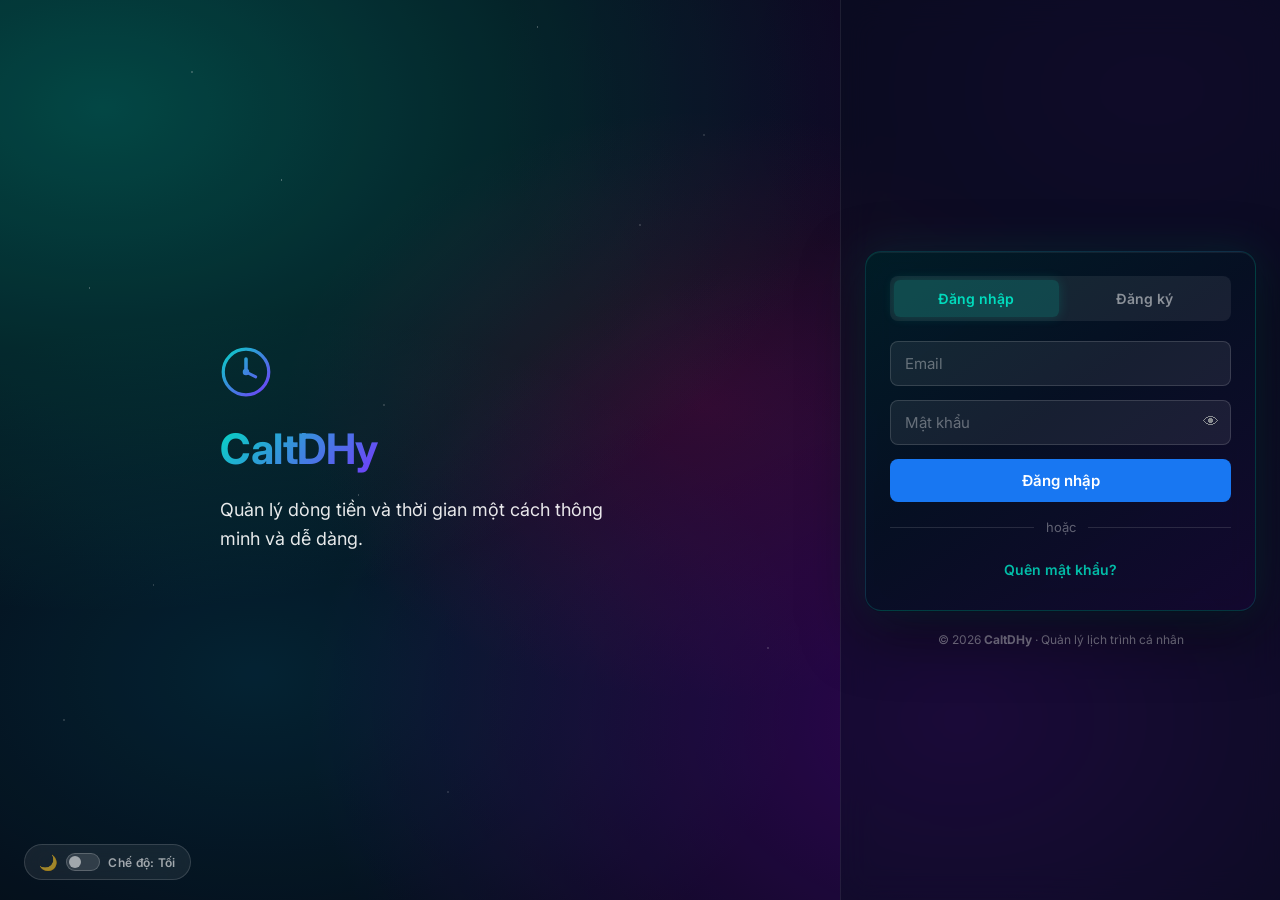
==== dashboard.html @ 4108acbf "Lần đầu up code dự án CaltDHy" ====
<!DOCTYPE html>
<html lang="vi">

<head>
    <meta charset="UTF-8" />
    <meta name="viewport" content="width=device-width, initial-scale=1.0" />
    <title>Lịch trình – projectcanhan</title>
    <meta name="description" content="Xem và quản lý lịch trình cá nhân của bạn." />
    <link rel="preconnect" href="https://fonts.googleapis.com" />
    <link rel="preconnect" href="https://fonts.gstatic.com" crossorigin />
    <link href="https://fonts.googleapis.com/css2?family=Inter:wght@400;500;600;700&display=swap" rel="stylesheet" />
    <link rel="stylesheet" href="style.css" />
</head>

<body class="dashboard-body">

    <!-- ====== NAVBAR ====== -->
    <nav class="navbar" id="navbar">
        <div class="nav-container">
            <!-- Logo -->
            <a href="month-picker.html" class="nav-logo">
                <!-- SVG Logo Calsoli: vòng tròn gradient + tia sáng -->
                <svg class="calsoli-logo-svg" viewBox="0 0 32 32" fill="none" xmlns="http://www.w3.org/2000/svg">
                    <defs>
                        <linearGradient id="lg1" x1="0" y1="0" x2="32" y2="32" gradientUnits="userSpaceOnUse">
                            <stop offset="0%" stop-color="#00dcc0" />
                            <stop offset="100%" stop-color="#7b2fff" />
                        </linearGradient>
                        <linearGradient id="lg2" x1="0" y1="0" x2="32" y2="32" gradientUnits="userSpaceOnUse">
                            <stop offset="0%" stop-color="#00dcc0" stop-opacity="0.8" />
                            <stop offset="100%" stop-color="#7b2fff" stop-opacity="0.8" />
                        </linearGradient>
                    </defs>
                    <!-- Vòng ngoài -->
                    <circle cx="16" cy="16" r="14" stroke="url(#lg1)" stroke-width="2" fill="none" />
                    <!-- Kim đồng hồ giờ -->
                    <line x1="16" y1="16" x2="16" y2="8" stroke="url(#lg1)" stroke-width="2.2" stroke-linecap="round" />
                    <!-- Kim đồng hồ phút -->
                    <line x1="16" y1="16" x2="22" y2="19" stroke="url(#lg2)" stroke-width="1.8"
                        stroke-linecap="round" />
                    <!-- Tâm -->
                    <circle cx="16" cy="16" r="2" fill="url(#lg1)" />
                    <!-- Dấu tích nhỏ trên vòng -->
                    <circle cx="16" cy="4" r="1" fill="url(#lg1)" opacity="0.7" />
                    <circle cx="28" cy="16" r="1" fill="url(#lg1)" opacity="0.5" />
                    <circle cx="4" cy="16" r="1" fill="url(#lg1)" opacity="0.5" />
                </svg>
                <span class="logo-text">CaltDHy</span>
            </a>

            <!-- Nav center: tháng điều hướng -->
            <div class="nav-center">
                <button class="nav-month-btn" id="prevMonthBtn" onclick="changeMonth(-1)"
                    title="Tháng trước">&#8592;</button>
                <span class="nav-month-title" id="monthTitle">Tháng ...</span>
                <button class="nav-month-btn" id="nextMonthBtn" onclick="changeMonth(1)"
                    title="Tháng sau">&#8594;</button>
                <button class="nav-today-btn" onclick="goToday()">Hôm nay</button>
            </div>

            <!-- Nav right: user info -->
            <div class="nav-right">
                <div class="nav-user" id="navUser">
                    <div class="user-avatar" id="userAvatar">U</div>
                    <span class="user-name" id="userName">Người dùng</span>
                </div>
                <button class="nav-logout-btn" onclick="handleLogout()" title="Đăng xuất">
                    <span>Đăng xuất</span>
                </button>
            </div>
        </div>
    </nav>

    <!-- ====== CALENDAR MAIN ====== -->
    <main class="calendar-main">
        <!-- Loading skeleton -->
        <div class="calendar-loading" id="calendarLoading">
            <div class="loading-spinner"></div>
            <p>Đang tải lịch trình...</p>
        </div>

        <!-- Calendar grid -->
        <div class="calendar-wrapper" id="calendarWrapper" style="display:none;">
            <!-- Days of week header -->
            <div class="calendar-header-row">
                <div class="day-header">CN</div>
                <div class="day-header">Thứ 2</div>
                <div class="day-header">Thứ 3</div>
                <div class="day-header">Thứ 4</div>
                <div class="day-header">Thứ 5</div>
                <div class="day-header">Thứ 6</div>
                <div class="day-header">Thứ 7</div>
            </div>
            <!-- Calendar cells container -->
            <div class="calendar-grid" id="calendarGrid"></div>
        </div>
    </main>

    <!-- ====== MODAL THÊM / SỬA SỰ KIỆN ====== -->
    <div class="modal-overlay" id="eventModal" style="display:none;" onclick="closeModalOnOverlay(event)">
        <div class="modal-card" id="modalCard">
            <div class="modal-header">
                <h3 class="modal-title" id="modalTitle">Thêm lịch trình</h3>
                <button class="modal-close" onclick="closeModal()" title="Đóng">&times;</button>
            </div>

            <div class="modal-body">
                <input type="hidden" id="eventId" />

                <div class="form-group">
                    <label class="form-label">Tên công việc <span class="required">*</span></label>
                    <input type="text" id="eventTitle" class="form-input" placeholder="Ví dụ: Họp nhóm dự án..."
                        maxlength="100" />
                </div>

                <div class="form-group">
                    <label class="form-label">Ngày <span class="required">*</span></label>
                    <input type="date" id="eventDate" class="form-input" />
                </div>

                <div class="form-row">
                    <div class="form-group">
                        <label class="form-label">Giờ bắt đầu</label>
                        <input type="hidden" id="eventStart" />
                        <div class="time-picker-custom" id="startTimePicker">
                            <select id="startHour" title="Giờ" onchange="syncTimePicker('start')"></select>
                            <span class="time-picker-sep">:</span>
                            <select id="startMin" title="Phút" onchange="syncTimePicker('start')"></select>
                            <select id="startAmPm" title="AM/PM" onchange="syncTimePicker('start')">
                                <option value="AM">AM</option>
                                <option value="PM">PM</option>
                            </select>
                        </div>
                    </div>
                    <div class="form-group">
                        <label class="form-label">Giờ kết thúc</label>
                        <input type="hidden" id="eventEnd" />
                        <div class="time-picker-custom" id="endTimePicker">
                            <select id="endHour" title="Giờ" onchange="syncTimePicker('end')"></select>
                            <span class="time-picker-sep">:</span>
                            <select id="endMin" title="Phút" onchange="syncTimePicker('end')"></select>
                            <select id="endAmPm" title="AM/PM" onchange="syncTimePicker('end')">
                                <option value="AM">AM</option>
                                <option value="PM">PM</option>
                            </select>
                        </div>
                    </div>
                </div>

                <div class="form-group">
                    <label class="form-label">Ghi chú</label>
                    <textarea id="eventDesc" class="form-input form-textarea" placeholder="Mô tả thêm về công việc..."
                        maxlength="500" rows="3"></textarea>
                </div>

                <!-- Mức độ ưu tiên + Bật thông báo -->
                <div class="form-group">
                    <div class="priority-notify-row">
                        <div class="priority-col">
                            <label class="form-label">Mức độ ưu tiên</label>
                            <div class="color-picker">
                                <label class="color-opt"><input type="radio" name="eventColor" value="#1877F2"
                                        checked /><span style="background:#1877F2;"></span></label>
                                <label class="color-opt"><input type="radio" name="eventColor" value="#42b72a" /><span
                                        style="background:#42b72a;"></span></label>
                                <label class="color-opt"><input type="radio" name="eventColor" value="#e74c3c" /><span
                                        style="background:#e74c3c;"></span></label>
                                <label class="color-opt"><input type="radio" name="eventColor" value="#f39c12" /><span
                                        style="background:#f39c12;"></span></label>
                                <label class="color-opt"><input type="radio" name="eventColor" value="#9b59b6" /><span
                                        style="background:#9b59b6;"></span></label>
                                <label class="color-opt"><input type="radio" name="eventColor" value="#1abc9c" /><span
                                        style="background:#1abc9c;"></span></label>
                            </div>
                        </div>
                        <!-- Notification toggle -->
                        <div class="notify-toggle-wrap">
                            <label class="form-label" for="notifyToggle">Bật thông báo</label>
                            <label class="notify-switch">
                                <input type="checkbox" id="notifyToggle" />
                                <span class="notify-slider"></span>
                            </label>
                        </div>
                    </div>
                </div>

                <div id="modalError" class="form-message error" style="display:none;"></div>

            </div>

            <div class="modal-footer">
                <button class="btn-danger" id="deleteBtn" onclick="handleDeleteEvent()" style="display:none;">🗑
                    Xóa</button>
                <div class="footer-right">
                    <button class="btn-secondary" onclick="closeModal()">Hủy</button>
                    <button class="btn-primary" id="saveBtn" onclick="handleSaveEvent()">💾 Lưu</button>
                </div>
            </div>
        </div>
    </div>

    <!-- ====== DAY DETAIL POPUP ====== -->
    <div class="day-detail-overlay" id="dayDetailModal" style="display:none;" onclick="closeDayDetailOnOverlay(event)">
        <div class="day-detail-card" id="dayDetailCard">
            <div class="day-detail-header">
                <h3 class="day-detail-title" id="dayDetailTitle">Ngày</h3>
                <button class="day-detail-close" onclick="closeDayDetail()" title="Đóng">&times;</button>
            </div>
            <div class="day-detail-body" id="dayDetailBody"></div>
        </div>
    </div>

    <!-- ====== COPY SCHEDULE MODAL ====== -->
    <div class="modal-overlay" id="copyScheduleModal" style="display:none;"
        onclick="if(event.target===this)closeCopyModal()">
        <div class="modal-card copy-modal-card">
            <div class="modal-header">
                <h3 class="modal-title">📋 Sao chép lịch trình</h3>
                <button class="modal-close" onclick="closeCopyModal()" title="Đóng">&times;</button>
            </div>
            <div class="modal-body" style="gap:14px;">
                <p class="copy-modal-desc">Hãy chọn ngày mà bạn muốn sao chép công việc <span
                        style="color:rgba(231,76,60,0.9);font-weight:700;">(màu đỏ)</span> từ đó.</p>
                <div class="copy-target-info" id="copyTargetInfo"></div>
                <div class="form-group">
                    <label class="form-label">Chọn ngày nguồn <span class="required">*</span></label>
                    <input type="date" id="copySourceDate" class="form-input" style="color-scheme:dark;" />
                </div>
                <p class="copy-modal-note">💡 Chỉ các lịch trình được đánh màu <strong
                        style="color:#e74c3c;">đỏ</strong> mới được sao chép.</p>
            </div>
            <div class="modal-footer">
                <div class="footer-right">
                    <button class="btn-secondary" onclick="closeCopyModal()">Hủy</button>
                    <button class="btn-primary" onclick="handleCopySchedule()">📋 Xác nhận sao chép</button>
                </div>
            </div>
        </div>
    </div>

    <!-- ====== TOAST NOTIFICATION ====== -->
    <div class="toast" id="toast"></div>


    <script src="calendar.js"></script>
</body>

</html>
---- style.css ----
/* =============================================
   CSS Variables – Facebook Color System
   ============================================= */
:root {
  --fb-blue: #1877F2;
  --fb-blue-dark: #166fe5;
  --fb-blue-light: #e7f0fd;
  --fb-green: #42b72a;
  --fb-green-dark: #36a420;
  --fb-white: #ffffff;
  --fb-bg: #f0f2f5;
  --fb-card: #ffffff;
  --fb-border: #dddfe2;
  --fb-text-primary: #1c1e21;
  --fb-text-secondary: #606770;
  --fb-text-muted: #8a8d91;
  --fb-red: #e74c3c;
  --fb-red-dark: #c0392b;
  --shadow-sm: 0 1px 3px rgba(0, 0, 0, 0.08);
  --shadow-md: 0 2px 12px rgba(0, 0, 0, 0.12);
  --shadow-lg: 0 8px 32px rgba(0, 0, 0, 0.16);
  --radius-sm: 6px;
  --radius-md: 8px;
  --radius-lg: 12px;
  --radius-xl: 16px;
  --transition: all 0.2s ease;
}

/* =============================================
   Reset & Base
   ============================================= */
*,
*::before,
*::after {
  box-sizing: border-box;
  margin: 0;
  padding: 0;
}

html {
  scroll-behavior: smooth;
}

body {
  font-family: 'Inter', -apple-system, BlinkMacSystemFont, 'Segoe UI', sans-serif;
  background: var(--fb-bg);
  color: var(--fb-text-primary);
  font-size: 15px;
  line-height: 1.5;
}

/* =============================================
   AUTH PAGE LAYOUT
   ============================================= */
/* === SPACE AURORA BACKGROUND === */
.auth-body {
  min-height: 100vh;
  background:
    radial-gradient(ellipse at 8% 12%, rgba(0, 200, 170, 0.38) 0%, transparent 45%),
    radial-gradient(ellipse at 75% 80%, rgba(110, 0, 180, 0.45) 0%, transparent 48%),
    radial-gradient(ellipse at 55% 45%, rgba(170, 20, 90, 0.28) 0%, transparent 42%),
    radial-gradient(ellipse at 20% 75%, rgba(0, 140, 180, 0.22) 0%, transparent 38%),
    radial-gradient(ellipse at 90% 10%, rgba(80, 0, 140, 0.30) 0%, transparent 40%),
    #060d1a;
  position: relative;
  overflow: hidden;
}

/* Hiệu ứng sao nhấp nháy */
.auth-body::before,
.auth-body::after {
  content: '';
  position: fixed;
  inset: 0;
  pointer-events: none;
  z-index: 0;
}

.auth-body::before {
  background-image:
    radial-gradient(1px 1px at 15% 8%, rgba(255, 255, 255, 0.8) 0%, transparent 100%),
    radial-gradient(1px 1px at 42% 3%, rgba(255, 255, 255, 0.6) 0%, transparent 100%),
    radial-gradient(1px 1px at 68% 18%, rgba(255, 255, 255, 0.7) 0%, transparent 100%),
    radial-gradient(1px 1px at 85% 5%, rgba(255, 255, 255, 0.5) 0%, transparent 100%),
    radial-gradient(1px 1px at 7% 32%, rgba(255, 255, 255, 0.6) 0%, transparent 100%),
    radial-gradient(1px 1px at 93% 42%, rgba(255, 255, 255, 0.7) 0%, transparent 100%),
    radial-gradient(1px 1px at 28% 55%, rgba(255, 255, 255, 0.5) 0%, transparent 100%),
    radial-gradient(1px 1px at 60% 72%, rgba(255, 255, 255, 0.6) 0%, transparent 100%),
    radial-gradient(1px 1px at 78% 60%, rgba(255, 255, 255, 0.4) 0%, transparent 100%),
    radial-gradient(1px 1px at 35% 88%, rgba(255, 255, 255, 0.5) 0%, transparent 100%),
    radial-gradient(1px 1px at 50% 25%, rgba(255, 255, 255, 0.6) 0%, transparent 100%),
    radial-gradient(1px 1px at 12% 65%, rgba(255, 255, 255, 0.4) 0%, transparent 100%),
    radial-gradient(1px 1px at 88% 78%, rgba(255, 255, 255, 0.5) 0%, transparent 100%),
    radial-gradient(1px 1px at 22% 20%, rgba(255, 255, 255, 0.7) 0%, transparent 100%),
    radial-gradient(1px 1px at 70% 92%, rgba(255, 255, 255, 0.4) 0%, transparent 100%);
  animation: starTwinkle 4s ease-in-out infinite alternate;
}

.auth-body::after {
  background-image:
    radial-gradient(1px 1px at 55% 15%, rgba(255, 255, 255, 0.5) 0%, transparent 100%),
    radial-gradient(1px 1px at 30% 45%, rgba(255, 255, 255, 0.6) 0%, transparent 100%),
    radial-gradient(1px 1px at 80% 30%, rgba(255, 255, 255, 0.4) 0%, transparent 100%),
    radial-gradient(1px 1px at 5% 80%, rgba(255, 255, 255, 0.6) 0%, transparent 100%),
    radial-gradient(1px 1px at 95% 60%, rgba(255, 255, 255, 0.5) 0%, transparent 100%);
  animation: starTwinkle 6s ease-in-out infinite alternate-reverse;
}

@keyframes starTwinkle {
  0% {
    opacity: 0.4;
  }

  50% {
    opacity: 1;
  }

  100% {
    opacity: 0.6;
  }
}

.auth-page {
  display: flex;
  min-height: 100vh;
}

/* Left branding column */
.auth-brand {
  flex: 1;
  background: transparent;
  display: flex;
  align-items: center;
  justify-content: center;
  padding: 60px 40px;
  position: relative;
  overflow: hidden;
  z-index: 1;
}

.auth-brand::before {
  content: '';
  position: absolute;
  inset: 0;
  background: rgba(0, 0, 0, 0.15);
  backdrop-filter: blur(0px);
  pointer-events: none;
}

.brand-content {
  max-width: 400px;
  color: var(--fb-white);
  position: relative;
  z-index: 1;
}

.brand-logo {
  font-size: 72px;
  display: block;
  margin-bottom: 16px;
  animation: floatIcon 3s ease-in-out infinite;
}

@keyframes floatIcon {

  0%,
  100% {
    transform: translateY(0);
  }

  50% {
    transform: translateY(-10px);
  }
}

.brand-name {
  font-size: 42px;
  font-weight: 700;
  margin-bottom: 16px;
  letter-spacing: -0.5px;
}

.brand-tagline {
  font-size: 18px;
  opacity: 0.9;
  line-height: 1.6;
  font-weight: 400;
}

/* Right form column */
.auth-panel {
  width: 440px;
  display: flex;
  flex-direction: column;
  align-items: center;
  justify-content: center;
  padding: 40px 24px;
  background: rgba(6, 13, 26, 0.55);
  backdrop-filter: blur(16px);
  -webkit-backdrop-filter: blur(16px);
  border-left: 1px solid rgba(255, 255, 255, 0.08);
  position: relative;
  z-index: 1;
}

.auth-card {
  width: 100%;
  max-width: 396px;
  /* Dark gradient card to match CaltDHy brand */
  background: linear-gradient(145deg,
      rgba(0, 30, 40, 0.95) 0%,
      rgba(6, 16, 36, 0.96) 45%,
      rgba(20, 8, 48, 0.95) 100%);
  border: 1px solid rgba(0, 220, 190, 0.18);
  border-radius: var(--radius-xl);
  box-shadow:
    0 0 40px rgba(0, 200, 170, 0.12),
    0 20px 60px rgba(0, 0, 0, 0.55),
    inset 0 1px 0 rgba(255, 255, 255, 0.06);
  padding: 24px;
  backdrop-filter: blur(14px);
  -webkit-backdrop-filter: blur(14px);
  color: rgba(255, 255, 255, 0.88);
}

/* Light mode override */
body.light-mode .auth-card {
  background: #ffffff;
  border: 1px solid rgba(0, 0, 0, 0.08);
  box-shadow: var(--shadow-md);
  color: var(--fb-text-primary);
}

/* Auth tabs – dark card version */
.auth-tabs {
  display: flex;
  gap: 4px;
  background: rgba(255, 255, 255, 0.07);
  border-radius: var(--radius-md);
  padding: 4px;
  margin-bottom: 20px;
}

.tab-btn {
  flex: 1;
  padding: 10px 16px;
  border: none;
  background: transparent;
  border-radius: var(--radius-sm);
  font-size: 14px;
  font-weight: 600;
  color: rgba(255, 255, 255, 0.5);
  cursor: pointer;
  transition: var(--transition);
  font-family: inherit;
}

.tab-btn.active {
  background: rgba(0, 220, 190, 0.18);
  color: rgba(0, 220, 190, 1);
  box-shadow: 0 0 12px rgba(0, 200, 170, 0.2);
}

.tab-btn:hover:not(.active) {
  color: rgba(255, 255, 255, 0.85);
  background: rgba(255, 255, 255, 0.06);
}

/* Light mode tab overrides */
body.light-mode .auth-tabs {
  background: var(--fb-bg);
}

body.light-mode .tab-btn {
  color: var(--fb-text-secondary);
}

body.light-mode .tab-btn.active {
  background: var(--fb-white);
  color: var(--fb-blue);
  box-shadow: var(--shadow-sm);
}

body.light-mode .tab-btn:hover:not(.active) {
  color: var(--fb-text-primary);
  background: transparent;
}

/* =============================================
   FORM ELEMENTS (shared)
   ============================================= */
.form-group {
  margin-bottom: 14px;
}

.form-label {
  display: block;
  font-size: 13px;
  font-weight: 600;
  color: var(--fb-text-secondary);
  margin-bottom: 6px;
}

.form-label .required {
  color: var(--fb-red);
}

.form-input {
  width: 100%;
  padding: 12px 14px;
  border: 1.5px solid var(--fb-border);
  border-radius: var(--radius-md);
  font-size: 15px;
  font-family: inherit;
  color: var(--fb-text-primary);
  background: var(--fb-white);
  transition: var(--transition);
  outline: none;
}

/* Dark card – override form inputs */
.auth-card .form-input {
  background: rgba(255, 255, 255, 0.07);
  border-color: rgba(255, 255, 255, 0.14);
  color: rgba(255, 255, 255, 0.9);
}

.auth-card .form-input::placeholder {
  color: rgba(255, 255, 255, 0.35);
}

.auth-card .form-input:focus {
  border-color: rgba(0, 220, 190, 0.7);
  box-shadow: 0 0 0 3px rgba(0, 200, 170, 0.14);
}

.auth-card .form-label {
  color: rgba(255, 255, 255, 0.55);
}

.auth-card .auth-divider {
  color: rgba(255, 255, 255, 0.35);
}

.auth-card .auth-divider::before,
.auth-card .auth-divider::after {
  background: rgba(255, 255, 255, 0.12);
}

.auth-card .btn-link {
  color: rgba(0, 220, 190, 0.85);
}

.auth-card .btn-link:hover {
  color: rgba(0, 220, 190, 1);
}

.auth-card .forgot-desc {
  color: rgba(255, 255, 255, 0.6);
}

/* Light mode reverts */
body.light-mode .auth-card .form-input {
  background: var(--fb-white);
  border-color: var(--fb-border);
  color: var(--fb-text-primary);
}

body.light-mode .auth-card .form-input::placeholder {
  color: var(--fb-text-muted);
}

body.light-mode .auth-card .form-input:focus {
  border-color: var(--fb-blue);
  box-shadow: 0 0 0 3px rgba(24, 119, 242, 0.15);
}

body.light-mode .auth-card .form-label {
  color: var(--fb-text-secondary);
}

body.light-mode .auth-card .auth-divider {
  color: var(--fb-text-muted);
}

body.light-mode .auth-card .btn-link {
  color: var(--fb-blue);
}

body.light-mode .auth-card .forgot-desc {
  color: var(--fb-text-secondary);
}

/* ── SHOOTING STARS CANVAS ── */
#shootingStarsCanvas {
  position: fixed;
  inset: 0;
  pointer-events: none;
  z-index: 0;
  width: 100%;
  height: 100%;
}

/* ── COLOR MODE TOGGLE ── */
.color-mode-toggle {
  position: fixed;
  bottom: 20px;
  left: 24px;
  z-index: 200;
  display: flex;
  align-items: center;
  gap: 8px;
  padding: 8px 14px;
  border-radius: 24px;
  background: rgba(255, 255, 255, 0.07);
  border: 1px solid rgba(255, 255, 255, 0.14);
  backdrop-filter: blur(12px);
  cursor: pointer;
  font-family: inherit;
  font-size: 12px;
  font-weight: 600;
  color: rgba(255, 255, 255, 0.6);
  transition: all 0.25s ease;
  letter-spacing: 0.3px;
}

.color-mode-toggle:hover {
  background: rgba(0, 200, 170, 0.12);
  border-color: rgba(0, 220, 190, 0.45);
  color: rgba(0, 220, 190, 1);
}

.color-mode-toggle .toggle-icon {
  font-size: 15px;
  line-height: 1;
}

.toggle-track {
  width: 34px;
  height: 18px;
  border-radius: 9px;
  background: rgba(255, 255, 255, 0.12);
  border: 1px solid rgba(255, 255, 255, 0.2);
  position: relative;
  transition: background 0.25s;
}

.toggle-thumb {
  width: 12px;
  height: 12px;
  border-radius: 50%;
  background: rgba(255, 255, 255, 0.55);
  position: absolute;
  top: 2px;
  left: 2px;
  transition: transform 0.25s, background 0.25s;
}

body.light-mode .toggle-track {
  background: rgba(0, 200, 170, 0.3);
  border-color: rgba(0, 220, 190, 0.5);
}

body.light-mode .toggle-thumb {
  background: #00dcc0;
  transform: translateX(16px);
}

body.light-mode .color-mode-toggle {
  color: rgba(0, 0, 0, 0.6);
  background: rgba(255, 255, 255, 0.7);
  border-color: rgba(0, 0, 0, 0.12);
}



.form-input:focus {
  border-color: var(--fb-blue);
  box-shadow: 0 0 0 3px rgba(24, 119, 242, 0.15);
}

.form-input::placeholder {
  color: var(--fb-text-muted);
}

.form-textarea {
  resize: vertical;
  min-height: 80px;
}

.form-row {
  display: grid;
  grid-template-columns: 1fr 1fr;
  gap: 12px;
}

.input-with-toggle {
  position: relative;
}

.input-with-toggle .form-input {
  padding-right: 44px;
}

.toggle-pass {
  position: absolute;
  right: 12px;
  top: 50%;
  transform: translateY(-50%);
  background: none;
  border: none;
  cursor: pointer;
  font-size: 16px;
  color: var(--fb-text-muted);
  padding: 0;
  line-height: 1;
  transition: var(--transition);
}

.toggle-pass:hover {
  color: var(--fb-text-primary);
}

/* =============================================
   BUTTONS
   ============================================= */
.btn-primary {
  background: var(--fb-blue);
  color: var(--fb-white);
  border: none;
  border-radius: var(--radius-md);
  padding: 12px 20px;
  font-size: 15px;
  font-weight: 600;
  font-family: inherit;
  cursor: pointer;
  transition: var(--transition);
  display: inline-flex;
  align-items: center;
  justify-content: center;
  gap: 6px;
}

.btn-primary:hover:not(:disabled) {
  background: var(--fb-blue-dark);
  transform: translateY(-1px);
  box-shadow: 0 4px 12px rgba(24, 119, 242, 0.3);
}

.btn-primary:active {
  transform: translateY(0);
}

.btn-primary:disabled {
  opacity: 0.7;
  cursor: not-allowed;
  transform: none;
}

.btn-secondary {
  background: var(--fb-bg);
  color: var(--fb-text-primary);
  border: 1.5px solid var(--fb-border);
  border-radius: var(--radius-md);
  padding: 10px 20px;
  font-size: 14px;
  font-weight: 600;
  font-family: inherit;
  cursor: pointer;
  transition: var(--transition);
}

.btn-secondary:hover {
  background: var(--fb-border);
}

.btn-danger {
  background: var(--fb-red);
  color: var(--fb-white);
  border: none;
  border-radius: var(--radius-md);
  padding: 10px 20px;
  font-size: 14px;
  font-weight: 600;
  font-family: inherit;
  cursor: pointer;
  transition: var(--transition);
}

.btn-danger:hover {
  background: var(--fb-red-dark);
  transform: translateY(-1px);
}

.btn-full {
  width: 100%;
}

.btn-link {
  background: none;
  border: none;
  color: var(--fb-blue);
  font-size: 14px;
  font-weight: 600;
  font-family: inherit;
  cursor: pointer;
  padding: 8px 0;
  display: block;
  width: 100%;
  text-align: center;
  transition: var(--transition);
}

.btn-link:hover {
  color: var(--fb-blue-dark);
  text-decoration: underline;
}

/* =============================================
   FORM MESSAGES
   ============================================= */
.form-message {
  padding: 10px 14px;
  border-radius: var(--radius-md);
  font-size: 13px;
  font-weight: 500;
  margin-bottom: 10px;
  animation: fadeIn 0.2s ease;
}

.form-message.error {
  background: #fef0ef;
  color: var(--fb-red);
  border: 1px solid #f5c6c2;
}

.form-message.success {
  background: #f0fef0;
  color: var(--fb-green);
  border: 1px solid #b7e5b4;
}

@keyframes fadeIn {
  from {
    opacity: 0;
    transform: translateY(-4px);
  }

  to {
    opacity: 1;
    transform: translateY(0);
  }
}

/* Auth misc */
.auth-divider {
  display: flex;
  align-items: center;
  gap: 12px;
  margin: 16px 0;
  color: var(--fb-text-muted);
  font-size: 13px;
}

.auth-divider::before,
.auth-divider::after {
  content: '';
  flex: 1;
  height: 1px;
  background: var(--fb-border);
}

.auth-footer {
  margin-top: 20px;
  font-size: 12px;
  color: rgba(255, 255, 255, 0.45);
  text-align: center;
}

.forgot-desc {
  font-size: 14px;
  color: var(--fb-text-secondary);
  margin-bottom: 16px;
  line-height: 1.5;
}

/* =============================================
   NAVBAR
   ============================================= */
.navbar {
  position: fixed;
  top: 0;
  left: 0;
  right: 0;
  height: 56px;
  background: rgba(6, 13, 26, 0.75);
  border-bottom: 1px solid rgba(255, 255, 255, 0.1);
  z-index: 1000;
  box-shadow: 0 1px 20px rgba(0, 0, 0, 0.4);
  backdrop-filter: blur(16px);
  -webkit-backdrop-filter: blur(16px);
}

.nav-container {
  max-width: 1400px;
  height: 100%;
  margin: 0 auto;
  padding: 0 20px;
  display: flex;
  align-items: center;
  justify-content: space-between;
  gap: 20px;
}

.nav-logo {
  display: flex;
  align-items: center;
  gap: 8px;
  text-decoration: none;
  flex-shrink: 0;
}

.logo-icon {
  font-size: 22px;
  display: flex;
  align-items: center;
  justify-content: center;
}

/* Logo SVG Calsoli */
.calsoli-logo-svg {
  width: 28px;
  height: 28px;
  flex-shrink: 0;
}

.logo-text {
  font-size: 18px;
  font-weight: 700;
  color: rgba(0, 220, 190, 1);
  letter-spacing: -0.3px;
}

.nav-center {
  display: flex;
  align-items: center;
  gap: 8px;
}

.nav-month-btn {
  width: 36px;
  height: 36px;
  border: none;
  background: rgba(255, 255, 255, 0.08);
  border-radius: 50%;
  cursor: pointer;
  font-size: 16px;
  color: rgba(255, 255, 255, 0.8);
  transition: var(--transition);
  display: flex;
  align-items: center;
  justify-content: center;
}

.nav-month-btn:hover {
  background: rgba(0, 210, 180, 0.2);
  color: rgba(0, 220, 190, 1);
}

.nav-month-title {
  font-size: 16px;
  font-weight: 700;
  color: rgba(255, 255, 255, 0.9);
  min-width: 160px;
  text-align: center;
}

.nav-today-btn {
  padding: 6px 14px;
  background: rgba(0, 200, 170, 0.18);
  color: rgba(0, 220, 190, 1);
  border: 1px solid rgba(0, 200, 170, 0.35);
  border-radius: 20px;
  font-size: 13px;
  font-weight: 600;
  font-family: inherit;
  cursor: pointer;
  transition: var(--transition);
}

.nav-today-btn:hover {
  background: rgba(0, 200, 170, 0.4);
  color: white;
}

.nav-right {
  display: flex;
  align-items: center;
  gap: 12px;
  flex-shrink: 0;
}

.nav-user {
  display: flex;
  align-items: center;
  gap: 8px;
}

.user-avatar {
  width: 36px;
  height: 36px;
  background: var(--fb-blue);
  color: white;
  border-radius: 50%;
  display: flex;
  align-items: center;
  justify-content: center;
  font-weight: 700;
  font-size: 14px;
}

.user-name {
  font-size: 14px;
  font-weight: 600;
  color: rgba(255, 255, 255, 0.85);
}

.nav-logout-btn {
  padding: 8px 16px;
  background: rgba(255, 255, 255, 0.06);
  border: 1.5px solid rgba(255, 255, 255, 0.15);
  border-radius: var(--radius-md);
  font-size: 13px;
  font-weight: 600;
  font-family: inherit;
  color: rgba(255, 255, 255, 0.65);
  cursor: pointer;
  transition: var(--transition);
}

.nav-logout-btn:hover {
  border-color: rgba(231, 76, 60, 0.7);
  color: rgba(231, 76, 60, 0.9);
  background: rgba(231, 76, 60, 0.1);
}

/* =============================================
   CALENDAR LAYOUT
   ============================================= */
.dashboard-body {
  min-height: 100vh;
  background:
    radial-gradient(ellipse at 8% 12%, rgba(0, 200, 170, 0.28) 0%, transparent 45%),
    radial-gradient(ellipse at 78% 82%, rgba(110, 0, 180, 0.35) 0%, transparent 48%),
    radial-gradient(ellipse at 55% 45%, rgba(170, 20, 90, 0.18) 0%, transparent 42%),
    radial-gradient(ellipse at 90% 10%, rgba(80, 0, 140, 0.22) 0%, transparent 40%),
    #07101e;
  position: relative;
}

.calendar-main {
  padding-top: 72px;
  padding-bottom: 24px;
  min-height: 100vh;
}

.calendar-loading {
  display: flex;
  flex-direction: column;
  align-items: center;
  justify-content: center;
  height: calc(100vh - 100px);
  gap: 16px;
  color: rgba(255, 255, 255, 0.6);
  font-size: 15px;
}

.loading-spinner {
  width: 40px;
  height: 40px;
  border: 3px solid var(--fb-border);
  border-top-color: var(--fb-blue);
  border-radius: 50%;
  animation: spin 0.8s linear infinite;
}

@keyframes spin {
  to {
    transform: rotate(360deg);
  }
}

.calendar-wrapper {
  max-width: 1400px;
  margin: 0 auto;
  padding: 0 16px;
}

/* Days of week header */
.calendar-header-row {
  display: grid;
  grid-template-columns: repeat(7, 1fr);
  gap: 4px;
  margin-bottom: 4px;
}

.day-header {
  text-align: center;
  padding: 10px 0;
  font-size: 13px;
  font-weight: 700;
  color: rgba(255, 255, 255, 0.55);
  letter-spacing: 0.5px;
  text-transform: uppercase;
}

.day-header:first-child {
  color: rgba(231, 76, 60, 0.85);
}

/* Chủ nhật */
.day-header:last-child {
  color: rgba(100, 180, 255, 0.85);
}

/* Thứ 7 */

/* Calendar grid */
.calendar-grid {
  display: grid;
  grid-template-columns: repeat(7, 1fr);
  gap: 4px;
}

/* Day cell */
.day-cell {
  background: rgba(255, 255, 255, 0.06);
  border: 1px solid rgba(255, 255, 255, 0.1);
  border-radius: var(--radius-md);
  min-height: 130px;
  padding: 8px;
  display: flex;
  flex-direction: column;
  gap: 4px;
  transition: var(--transition);
  position: relative;
  backdrop-filter: blur(6px);
  -webkit-backdrop-filter: blur(6px);
}

.day-cell:hover {
  border-color: rgba(0, 200, 170, 0.5);
  background: rgba(255, 255, 255, 0.1);
  box-shadow: 0 0 16px rgba(0, 200, 170, 0.12);
}

/* Ngày đã qua – mờ và tối hơn rõ rệt */
.day-cell.past-day {
  background: rgba(255, 255, 255, 0.015) !important;
  border-color: rgba(255, 255, 255, 0.05) !important;
  opacity: 0.45;
}

.day-cell.past-day:hover {
  opacity: 0.65;
  border-color: rgba(255, 255, 255, 0.12) !important;
  box-shadow: none;
}

.day-cell.other-month {
  background: rgba(255, 255, 255, 0.02);
  border-color: rgba(255, 255, 255, 0.05);
  opacity: 0.55;
}

.day-cell.today {
  border-color: rgba(0, 210, 180, 0.8);
  background: rgba(0, 200, 170, 0.12);
  box-shadow: 0 0 20px rgba(0, 200, 170, 0.18);
}

.day-number-row {
  display: flex;
  align-items: center;
  justify-content: space-between;
}

.day-number {
  font-size: 14px;
  font-weight: 600;
  color: rgba(255, 255, 255, 0.85);
  width: 28px;
  height: 28px;
  display: flex;
  align-items: center;
  justify-content: center;
  border-radius: 50%;
}

.day-cell.today .day-number {
  background: rgba(0, 210, 180, 0.9);
  color: #060d1a;
  font-weight: 700;
}

.day-cell.other-month .day-number {
  color: rgba(255, 255, 255, 0.3);
}

/* Sunday / Saturday colors */
.day-cell.sunday .day-number {
  color: rgba(231, 76, 60, 0.9);
}

.day-cell.saturday .day-number {
  color: rgba(100, 180, 255, 0.9);
}

.day-cell.today .day-number {
  color: #060d1a;
}

/* Add event button */
.add-event-btn {
  width: 24px;
  height: 24px;
  background: none;
  border: 1.5px solid transparent;
  border-radius: 50%;
  cursor: pointer;
  font-size: 16px;
  color: var(--fb-text-muted);
  display: flex;
  align-items: center;
  justify-content: center;
  transition: var(--transition);
  line-height: 1;
  flex-shrink: 0;
  font-family: inherit;
  font-weight: 400;
}

.add-event-btn:hover {
  background: var(--fb-blue);
  border-color: var(--fb-blue);
  color: white;
  transform: rotate(90deg);
}

/* Copy event button (shown below +) */
.copy-event-btn {
  width: 20px;
  height: 20px;
  background: none;
  border: 1.5px solid transparent;
  border-radius: 50%;
  cursor: pointer;
  color: rgba(255, 255, 255, 0.25);
  display: flex;
  align-items: center;
  justify-content: center;
  transition: all 0.2s ease;
  padding: 0;
  flex-shrink: 0;
  opacity: 0;
}

.day-cell:hover .copy-event-btn {
  opacity: 1;
}

.copy-event-btn:hover {
  background: rgba(0, 210, 180, 0.15);
  border-color: rgba(0, 210, 180, 0.5);
  color: rgba(0, 220, 190, 0.9);
  transform: scale(1.15);
}

/* Copy modal specific overrides */
.copy-modal-card {
  max-width: 420px !important;
}

.copy-modal-desc {
  font-size: 14px;
  color: rgba(255, 255, 255, 0.65);
  line-height: 1.6;
}

.copy-target-info {
  font-size: 12px;
  font-weight: 600;
  color: rgba(0, 220, 190, 0.8);
  background: rgba(0, 200, 170, 0.08);
  border: 1px solid rgba(0, 220, 190, 0.2);
  border-radius: 8px;
  padding: 8px 12px;
}

.copy-modal-note {
  font-size: 12px;
  color: rgba(255, 255, 255, 0.38);
  line-height: 1.5;
}

/* Gradient CTA for copy confirm button */
.copy-modal-card .btn-primary {
  background: linear-gradient(135deg, #00dcc0 0%, #0ea5e9 50%, #7b2fff 100%);
  background-size: 200% 200%;
  animation: copyBtnShift 5s ease infinite;
  border: none;
  box-shadow: 0 4px 18px rgba(0, 200, 170, 0.3);
}

.copy-modal-card .btn-primary:hover {
  background: linear-gradient(135deg, #00dcc0 0%, #0ea5e9 50%, #7b2fff 100%);
  opacity: 0.9;
  transform: translateY(-1px);
  box-shadow: 0 8px 28px rgba(0, 200, 170, 0.42);
}

@keyframes copyBtnShift {
  0% {
    background-position: 0% 50%;
  }

  50% {
    background-position: 100% 50%;
  }

  100% {
    background-position: 0% 50%;
  }
}





/* Day cell has events – nền mờ hơn ô trống */
.day-cell.has-events {
  background: rgba(255, 255, 255, 0.03);
  border-color: rgba(255, 255, 255, 0.13);
}

/* Event pill – màu bán trong suốt, dịu mắt */
.event-pill {
  border-radius: 4px;
  padding: 3px 7px;
  font-size: 11px;
  font-weight: 600;
  color: rgba(255, 255, 255, 0.92);
  cursor: pointer;
  overflow: hidden;
  text-overflow: ellipsis;
  white-space: nowrap;
  transition: var(--transition);
  display: flex;
  align-items: center;
  gap: 4px;
  /* Nền bán trong suốt – sẽ được ghi đè bởi JS với rgba() */
  opacity: 0.82;
  backdrop-filter: blur(4px);
  -webkit-backdrop-filter: blur(4px);
}

.event-pill:hover {
  opacity: 1;
  transform: translateX(2px);
  box-shadow: 0 2px 8px rgba(0, 0, 0, 0.25);
}

.event-time {
  opacity: 0.85;
  font-size: 10px;
  font-weight: 400;
  flex-shrink: 0;
}

.more-events {
  font-size: 11px;
  color: rgba(0, 210, 180, 0.9);
  font-weight: 600;
  padding: 2px 4px;
  cursor: pointer;
  border-radius: 4px;
}

.more-events:hover {
  background: rgba(0, 210, 180, 0.15);
}

/* =============================================
   MODAL
   ============================================= */
.modal-overlay {
  position: fixed;
  inset: 0;
  background: rgba(0, 0, 0, 0.5);
  z-index: 2000;
  display: flex;
  align-items: center;
  justify-content: center;
  padding: 20px;
  animation: fadeIn 0.15s ease;
}

.modal-card {
  background: rgba(10, 18, 36, 0.97);
  border: 1px solid rgba(255, 255, 255, 0.1);
  border-radius: var(--radius-xl);
  width: 100%;
  max-width: 500px;
  max-height: 90vh;
  overflow-y: auto;
  box-shadow: 0 16px 48px rgba(0, 0, 0, 0.6);
  backdrop-filter: blur(20px);
  -webkit-backdrop-filter: blur(20px);
  animation: slideUp 0.2s ease;
}

@keyframes slideUp {
  from {
    opacity: 0;
    transform: translateY(20px) scale(0.98);
  }

  to {
    opacity: 1;
    transform: translateY(0) scale(1);
  }
}

.modal-header {
  display: flex;
  align-items: center;
  justify-content: space-between;
  padding: 20px 24px 0;
  margin-bottom: 16px;
}

.modal-title {
  font-size: 18px;
  font-weight: 700;
  color: rgba(255, 255, 255, 0.92);
}

.modal-close {
  width: 32px;
  height: 32px;
  background: rgba(255, 255, 255, 0.08);
  border: none;
  border-radius: 50%;
  cursor: pointer;
  font-size: 20px;
  color: rgba(255, 255, 255, 0.6);
  display: flex;
  align-items: center;
  justify-content: center;
  transition: var(--transition);
  line-height: 1;
}

.modal-close:hover {
  background: rgba(231, 76, 60, 0.25);
  color: rgba(231, 76, 60, 0.9);
}

.modal-body {
  padding: 0 24px;
}

.modal-footer {
  padding: 20px 24px;
  display: flex;
  align-items: center;
  justify-content: space-between;
  border-top: 1px solid rgba(255, 255, 255, 0.08);
  margin-top: 20px;
}

.footer-right {
  display: flex;
  gap: 10px;
  align-items: center;
}

/* Color picker */
.color-picker {
  display: flex;
  gap: 8px;
  flex-wrap: wrap;
}

.color-opt {
  position: relative;
  cursor: pointer;
}

.color-opt input {
  position: absolute;
  opacity: 0;
  width: 0;
  height: 0;
}

.color-opt span {
  display: block;
  width: 28px;
  height: 28px;
  border-radius: 50%;
  border: 3px solid transparent;
  transition: var(--transition);
}

.color-opt input:checked+span {
  border-color: rgba(255, 255, 255, 0.9);
  transform: scale(1.15);
  box-shadow: 0 0 0 2px rgba(0, 220, 190, 0.4);
}

.color-opt span:hover {
  transform: scale(1.1);
}

/* =============================================
   DARK MODAL – Form inputs override
   ============================================= */

/* Apply dark color-scheme to date/time inputs inside modal */
.modal-card input,
.modal-card select,
.modal-card textarea {
  color-scheme: dark;
}

/* Label text */
.modal-card .form-label {
  color: rgba(255, 255, 255, 0.75);
}

/* All inputs & textarea inside modal → dark style */
.modal-card .form-input {
  background: rgba(255, 255, 255, 0.06);
  border: 1.5px solid rgba(255, 255, 255, 0.12);
  color: rgba(255, 255, 255, 0.88);
}

.modal-card .form-input::placeholder {
  color: rgba(255, 255, 255, 0.28);
}

.modal-card .form-input:focus {
  border-color: rgba(0, 220, 190, 0.7);
  box-shadow: 0 0 0 3px rgba(0, 200, 170, 0.15);
  background: rgba(255, 255, 255, 0.09);
}

/* btn-secondary inside modal → dark variant */
.modal-footer .btn-secondary {
  background: rgba(255, 255, 255, 0.08);
  border-color: rgba(255, 255, 255, 0.18);
  color: rgba(255, 255, 255, 0.75);
}

.modal-footer .btn-secondary:hover {
  background: rgba(255, 255, 255, 0.15);
  border-color: rgba(255, 255, 255, 0.3);
  color: #fff;
}

/* =============================================
   DARK DATE PICKER – browser calendar popup
   ============================================= */

/* Force the native calendar picker panel to match dark theme on Chromium */
.modal-card input[type="date"]::-webkit-calendar-picker-indicator {
  filter: invert(1) brightness(1.2);
  cursor: pointer;
  opacity: 0.7;
}

.modal-card input[type="date"]::-webkit-calendar-picker-indicator:hover {
  opacity: 1;
}

/* =============================================
   CUSTOM TIME PICKER – Minute → Hour → AM/PM
   ============================================= */

.time-picker-custom {
  display: flex;
  align-items: center;
  gap: 4px;
  background: rgba(255, 255, 255, 0.06);
  border: 1.5px solid rgba(255, 255, 255, 0.12);
  border-radius: var(--radius-md);
  padding: 10px 12px;
  transition: var(--transition);
}

.time-picker-custom:focus-within {
  border-color: rgba(0, 220, 190, 0.7);
  box-shadow: 0 0 0 3px rgba(0, 200, 170, 0.15);
  background: rgba(255, 255, 255, 0.09);
}

.time-picker-custom select {
  background: transparent;
  border: none;
  outline: none;
  color: rgba(255, 255, 255, 0.88);
  font-size: 15px;
  font-family: inherit;
  cursor: pointer;
  padding: 0 2px;
  -webkit-appearance: none;
  appearance: none;
  text-align: center;
}

.time-picker-custom select:focus {
  outline: none;
}

/* Style for the native select dropdown popup – dark */
.time-picker-custom select option {
  background: #0d1a30;
  color: rgba(255, 255, 255, 0.88);
}

.time-picker-sep {
  color: rgba(255, 255, 255, 0.4);
  font-weight: 600;
  font-size: 15px;
  user-select: none;
}


/* =============================================
   DAY DETAIL POPUP
   ============================================= */
.day-detail-overlay {
  position: fixed;
  inset: 0;
  background: rgba(0, 0, 0, 0.55);
  z-index: 2100;
  display: flex;
  align-items: center;
  justify-content: center;
  padding: 20px;
  animation: fadeIn 0.15s ease;
}

.day-detail-card {
  background: rgba(12, 22, 42, 0.92);
  border: 1px solid rgba(255, 255, 255, 0.12);
  border-radius: var(--radius-xl);
  width: 100%;
  max-width: 420px;
  max-height: 80vh;
  overflow-y: auto;
  box-shadow: 0 16px 48px rgba(0, 0, 0, 0.5);
  backdrop-filter: blur(20px);
  -webkit-backdrop-filter: blur(20px);
  animation: slideUp 0.2s ease;
}

.day-detail-header {
  display: flex;
  align-items: center;
  justify-content: space-between;
  padding: 20px 24px 16px;
  border-bottom: 1px solid rgba(255, 255, 255, 0.08);
}

.day-detail-title {
  font-size: 20px;
  font-weight: 700;
  color: rgba(255, 255, 255, 0.92);
  letter-spacing: -0.3px;
}

.day-detail-close {
  width: 32px;
  height: 32px;
  background: rgba(255, 255, 255, 0.08);
  border: none;
  border-radius: 50%;
  cursor: pointer;
  font-size: 18px;
  color: rgba(255, 255, 255, 0.6);
  display: flex;
  align-items: center;
  justify-content: center;
  transition: var(--transition);
  flex-shrink: 0;
}

.day-detail-close:hover {
  background: rgba(231, 76, 60, 0.25);
  color: rgba(231, 76, 60, 0.9);
}

.day-detail-body {
  padding: 16px 24px 20px;
  display: flex;
  flex-direction: column;
  gap: 10px;
}

/* Empty state banner – clickable horizontal card */
.day-detail-empty-state {
  display: flex;
  align-items: center;
  justify-content: center;
  padding: 22px 16px;
  border-radius: var(--radius-md);
  /* Reuse exact past-day palette: very muted bg + border */
  background: rgba(255, 255, 255, 0.015);
  border: 1px dashed rgba(255, 255, 255, 0.12);
  cursor: pointer;
  transition: var(--transition);
  margin: 4px 0;
}

.day-detail-empty-state span {
  font-size: 13px;
  font-weight: 500;
  color: rgba(255, 255, 255, 0.35);
  letter-spacing: 0.2px;
  transition: var(--transition);
}

.day-detail-empty-state:hover {
  background: rgba(0, 200, 170, 0.06);
  border-color: rgba(0, 200, 170, 0.3);
  box-shadow: 0 0 12px rgba(0, 200, 170, 0.08);
}

.day-detail-empty-state:hover span {
  color: rgba(0, 220, 190, 0.85);
}

/* Task row trong popup */
.task-row {
  display: flex;
  align-items: center;
  justify-content: space-between;
  gap: 12px;
  padding: 10px 14px;
  background: rgba(255, 255, 255, 0.05);
  border: 1px solid rgba(255, 255, 255, 0.08);
  border-radius: var(--radius-md);
  transition: var(--transition);
}

.task-row:hover {
  background: rgba(255, 255, 255, 0.08);
  border-color: rgba(0, 200, 170, 0.3);
}

.task-info {
  display: flex;
  flex-direction: column;
  gap: 2px;
  flex: 1;
  min-width: 0;
}

.task-title {
  font-size: 13px;
  font-weight: 600;
  color: rgba(255, 255, 255, 0.88);
  white-space: nowrap;
  overflow: hidden;
  text-overflow: ellipsis;
}

.task-time {
  font-size: 11px;
  color: rgba(255, 255, 255, 0.45);
}

/* Nút xóa task trong Day Detail Popup */
.task-delete-btn {
  width: 26px;
  height: 26px;
  background: rgba(231, 76, 60, 0.08);
  border: 1px solid rgba(231, 76, 60, 0.2);
  border-radius: 6px;
  cursor: pointer;
  display: flex;
  align-items: center;
  justify-content: center;
  font-size: 13px;
  color: rgba(231, 76, 60, 0.6);
  flex-shrink: 0;
  transition: var(--transition);
  padding: 0;
  line-height: 1;
}

.task-delete-btn:hover {
  background: rgba(231, 76, 60, 0.22);
  border-color: rgba(231, 76, 60, 0.6);
  color: rgba(231, 76, 60, 0.95);
  transform: scale(1.08);
}

/* Ô trạng thái checkbox */
.task-status-box {
  width: 28px;
  height: 28px;
  border: 2px solid rgba(255, 255, 255, 0.3);
  border-radius: 6px;
  cursor: pointer;
  display: flex;
  align-items: center;
  justify-content: center;
  font-size: 15px;
  font-weight: 700;
  flex-shrink: 0;
  transition: var(--transition);
  background: rgba(255, 255, 255, 0.04);
  user-select: none;
}

.task-status-box:hover {
  border-color: rgba(0, 200, 170, 0.7);
  background: rgba(0, 200, 170, 0.08);
}

/* Trạng thái Hoàn thành – dấu ✓ xanh lá */
.task-status-box.status-done {
  border-color: rgba(66, 183, 42, 0.8);
  background: rgba(66, 183, 42, 0.15);
  color: #42b72a;
}

/* Trạng thái Warning – O vàng (quá giờ) */
.task-status-box.status-warn {
  border-color: rgba(243, 156, 18, 0.8);
  background: rgba(243, 156, 18, 0.12);
  color: #f39c12;
}

/* Trạng thái Thất bại – X đỏ (quá 6h) */
.task-status-box.status-fail {
  border-color: rgba(231, 76, 60, 0.8);
  background: rgba(231, 76, 60, 0.12);
  color: #e74c3c;
}

/* =============================================
   TOAST NOTIFICATION
   ============================================= */
.toast {
  position: fixed;
  bottom: 24px;
  right: 24px;
  background: #323336;
  color: white;
  padding: 12px 20px;
  border-radius: var(--radius-md);
  font-size: 14px;
  font-weight: 500;
  z-index: 3000;
  box-shadow: var(--shadow-lg);
  opacity: 0;
  transform: translateY(10px);
  transition: all 0.3s ease;
  pointer-events: none;
  max-width: 320px;
}

.toast.show {
  opacity: 1;
  transform: translateY(0);
}

.toast.success {
  background: var(--fb-green);
}

.toast.error {
  background: var(--fb-red);
}

/* =============================================
   RESET PASSWORD PAGE
   ============================================= */
.reset-body {
  display: flex;
  align-items: center;
  justify-content: center;
  min-height: 100vh;
  background: var(--fb-bg);
}

.reset-card {
  background: white;
  border-radius: var(--radius-xl);
  box-shadow: var(--shadow-md);
  padding: 40px;
  width: 100%;
  max-width: 420px;
  text-align: center;
}

.reset-card .brand-name-sm {
  font-size: 24px;
  font-weight: 700;
  color: var(--fb-blue);
  margin-bottom: 8px;
}

.reset-card h2 {
  font-size: 20px;
  font-weight: 700;
  margin-bottom: 8px;
  color: var(--fb-text-primary);
}

.reset-card p {
  font-size: 14px;
  color: var(--fb-text-secondary);
  margin-bottom: 24px;
}

/* =============================================
   RESPONSIVE
   ============================================= */
@media (max-width: 900px) {
  .auth-brand {
    display: none;
  }

  .auth-panel {
    width: 100%;
    padding: 40px 20px;
  }

  .nav-center .nav-month-title {
    min-width: 120px;
    font-size: 14px;
  }

  .user-name {
    display: none;
  }
}

@media (max-width: 600px) {

  .calendar-grid,
  .calendar-header-row {
    grid-template-columns: repeat(7, 1fr);
  }

  .day-cell {
    min-height: 80px;
    padding: 4px;
  }

  .day-number {
    font-size: 12px;
    width: 22px;
    height: 22px;
  }

  .event-pill {
    font-size: 9px;
    padding: 2px 4px;
  }

  .event-time {
    display: none;
  }

  .nav-today-btn {
    display: none;
  }
}

/* ─── Priority + Notify row ─── */
.priority-notify-row {
  display: flex;
  align-items: flex-end;
  gap: 20px;
  flex-wrap: wrap;
}

.priority-col {
  flex: 1;
  min-width: 0;
}

/* Notify switch wrapper */
.notify-toggle-wrap {
  display: flex;
  flex-direction: column;
  align-items: center;
  gap: 6px;
  flex-shrink: 0;
}

/* Custom toggle switch */
.notify-switch {
  position: relative;
  display: inline-block;
  width: 40px;
  height: 22px;
  cursor: pointer;
}

.notify-switch input {
  opacity: 0;
  width: 0;
  height: 0;
}

.notify-slider {
  position: absolute;
  inset: 0;
  border-radius: 22px;
  background: rgba(255, 255, 255, 0.12);
  border: 1px solid rgba(255, 255, 255, 0.2);
  transition: background 0.25s;
}

.notify-slider::before {
  content: '';
  position: absolute;
  width: 14px;
  height: 14px;
  border-radius: 50%;
  background: rgba(255, 255, 255, 0.5);
  top: 3px;
  left: 3px;
  transition: transform 0.25s, background 0.25s;
}

.notify-switch input:checked+.notify-slider {
  background: rgba(0, 200, 170, 0.35);
  border-color: rgba(0, 220, 190, 0.6);
}

.notify-switch input:checked+.notify-slider::before {
  transform: translateX(18px);
  background: #00dcc0;
}
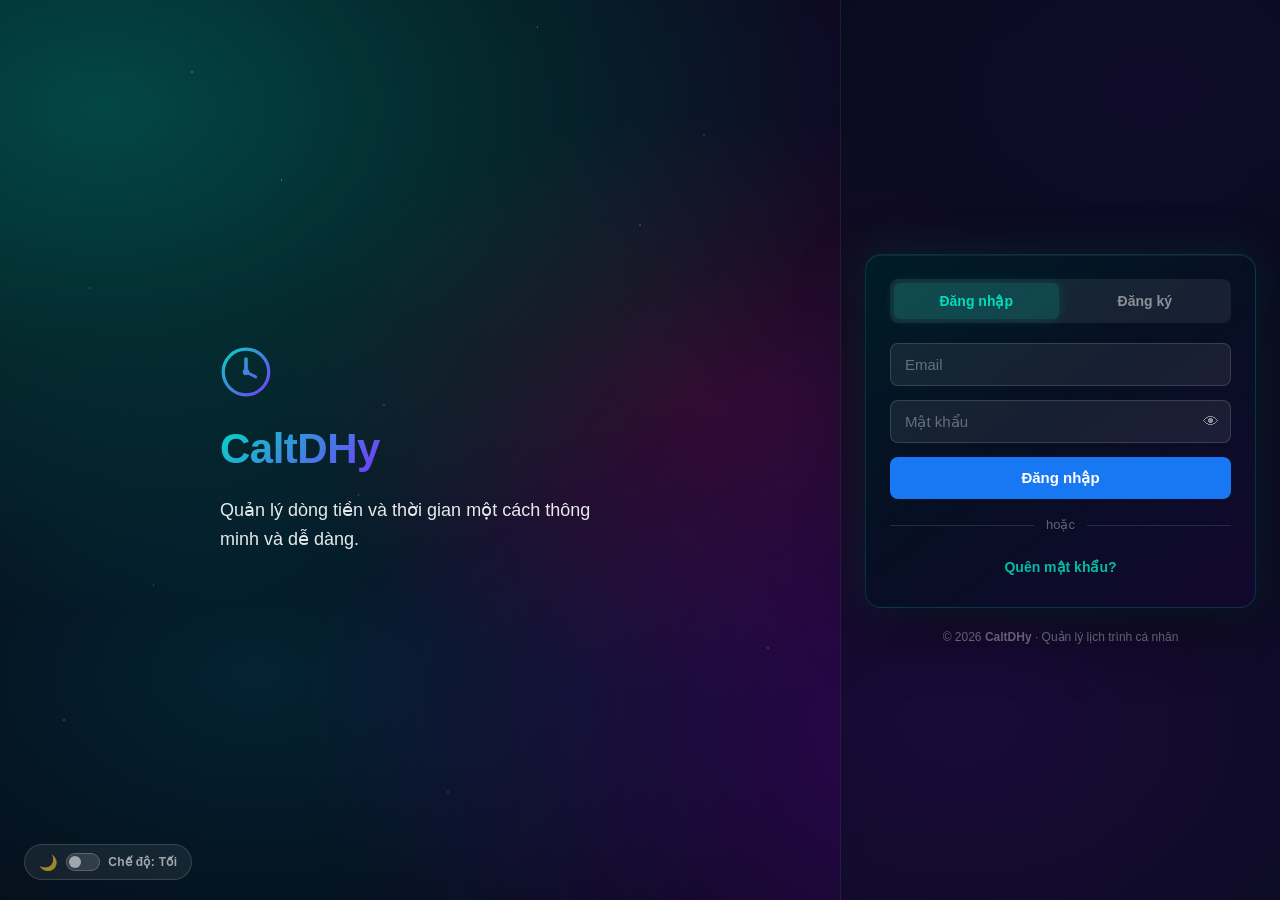
==== commit 8fac8fb7: "Hoàn tất cài đặt PWA cho toàn bộ file HTML" ====
--- a/dashboard.html
+++ b/dashboard.html
@@ -8,8 +8,11 @@
     <meta name="description" content="Xem và quản lý lịch trình cá nhân của bạn." />
     <link rel="preconnect" href="https://fonts.googleapis.com" />
     <link rel="preconnect" href="https://fonts.gstatic.com" crossorigin />
-    <link href="https://fonts.googleapis.com/css2?family=Inter:wght@400;500;600;700&display=swap" rel="stylesheet" />
+    <link
+        href="https://fonts.googleapis.com/css2?family=Be+Vietnam+Pro:ital,wght@0,300;0,400;0,500;0,600;0,700;0,800;1,400&display=swap"
+        rel="stylesheet" />
     <link rel="stylesheet" href="style.css" />
+    <link rel="manifest" href="manifest.json">
 </head>
 
 <body class="dashboard-body">
@@ -64,6 +67,9 @@
                     <div class="user-avatar" id="userAvatar">U</div>
                     <span class="user-name" id="userName">Người dùng</span>
                 </div>
+                <button class="nav-back-btn" onclick="window.location.href='month-picker.html'" title="Quay lại">
+                    ← Quay lại
+                </button>
                 <button class="nav-logout-btn" onclick="handleLogout()" title="Đăng xuất">
                     <span>Đăng xuất</span>
                 </button>
@@ -243,6 +249,11 @@
 
 
     <script src="calendar.js"></script>
+    <script>
+        if ('serviceWorker' in navigator) {
+            navigator.serviceWorker.register('sw.js');
+        }
+    </script>
 </body>
 
 </html>
